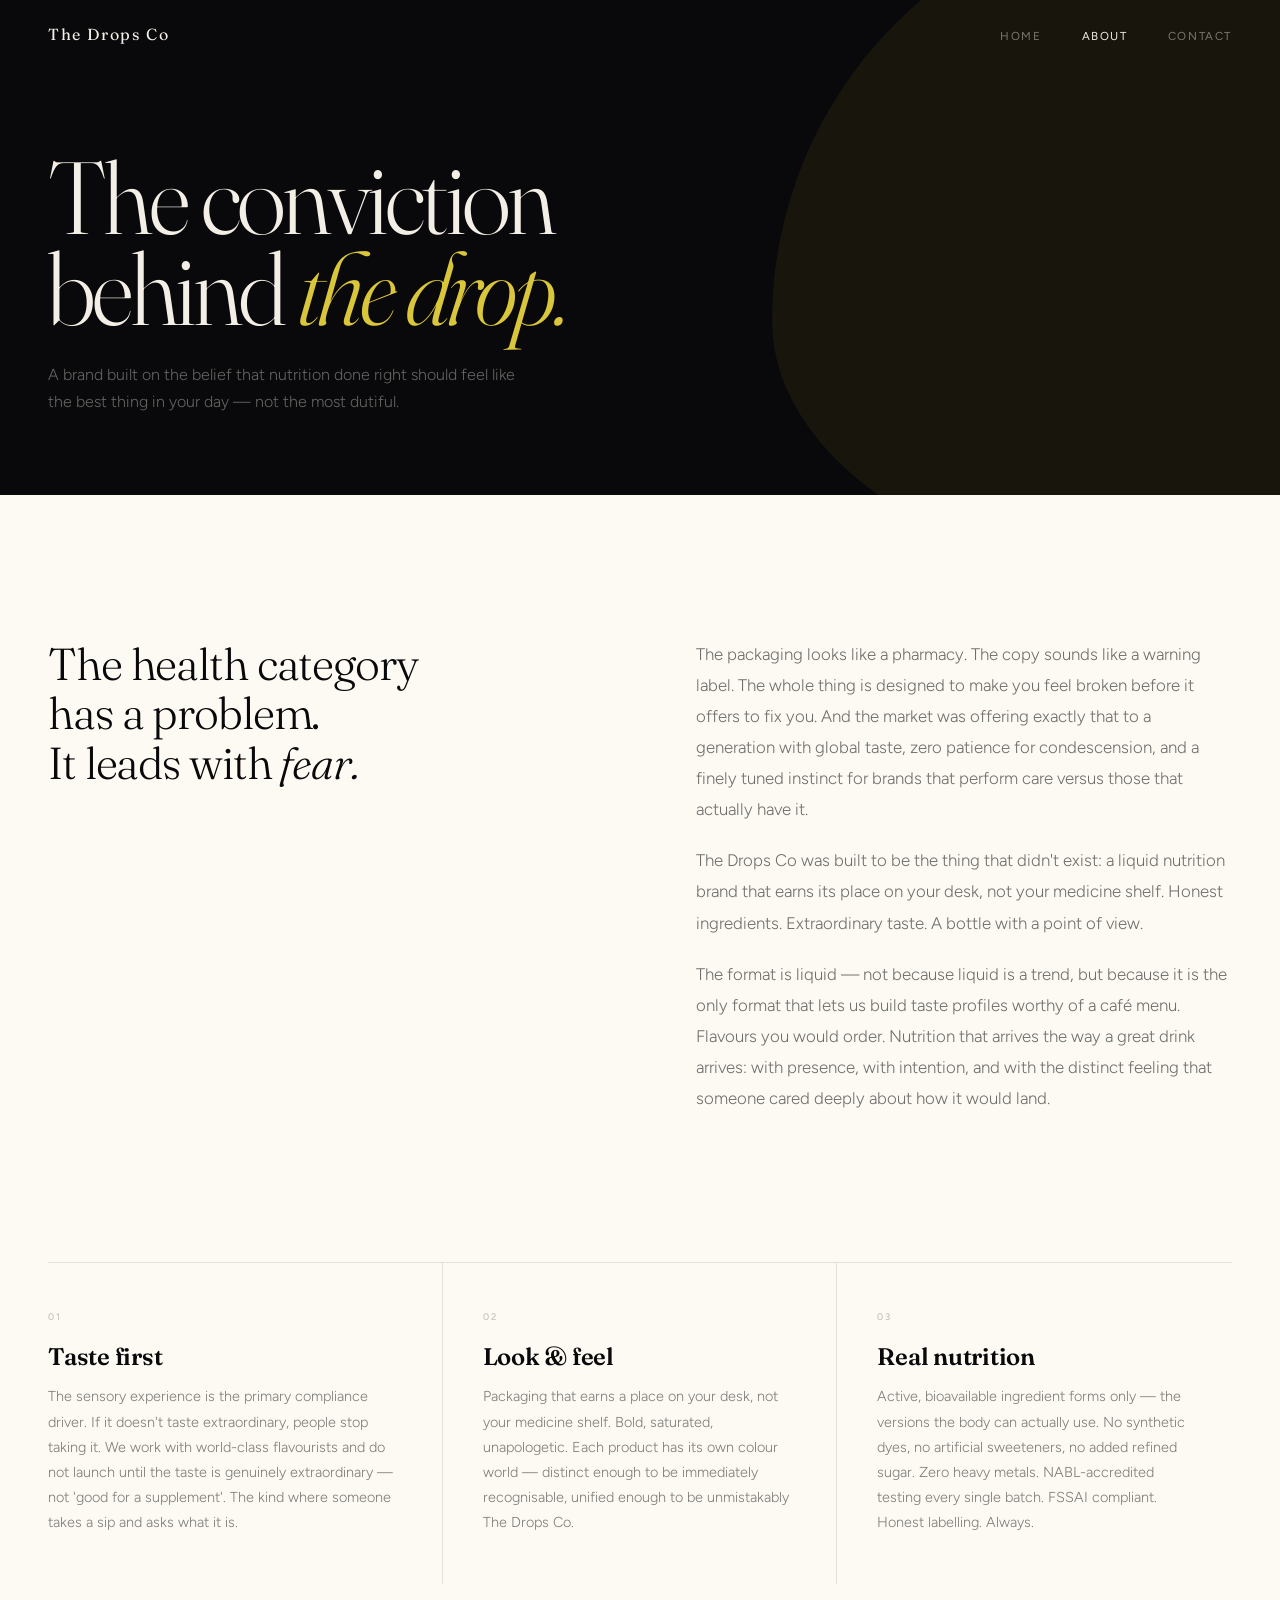
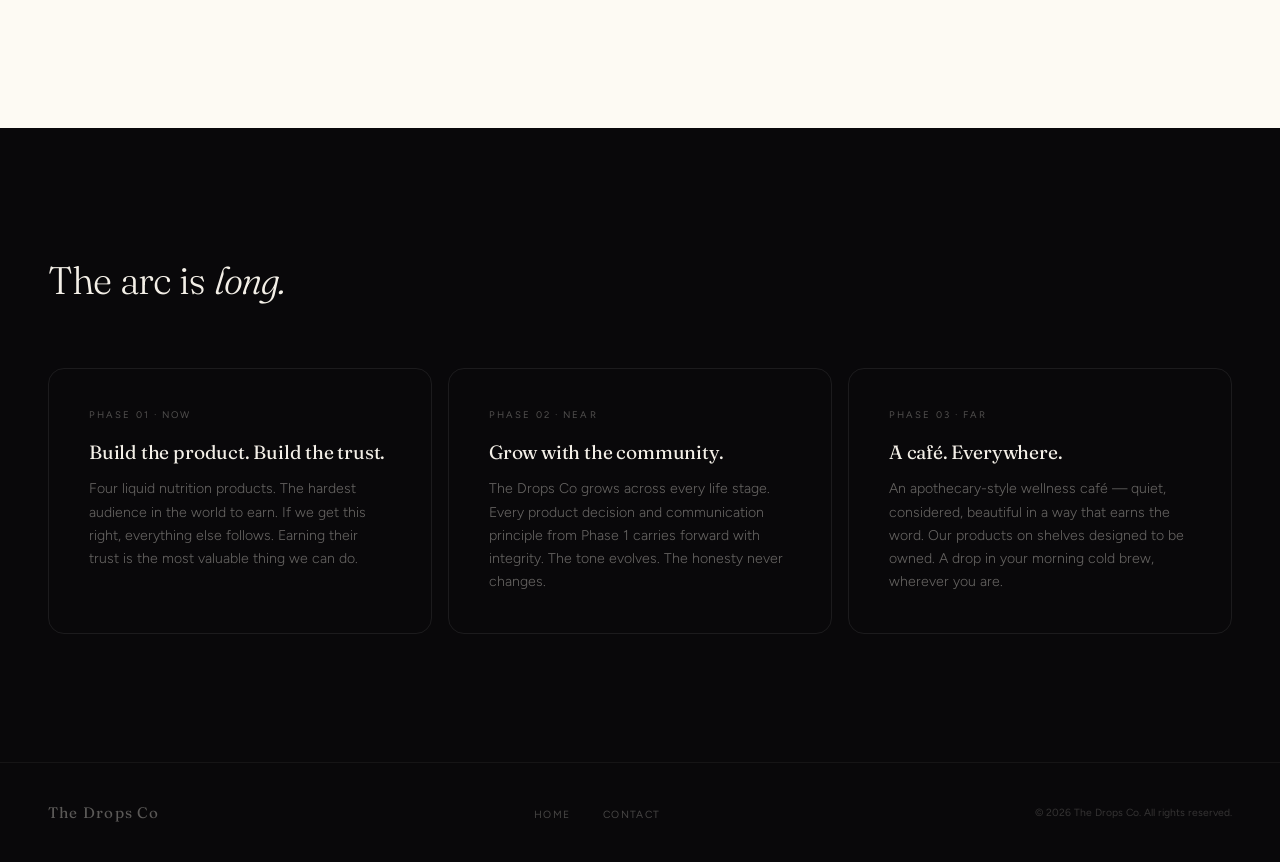
==== about.html @ 5823a2df "Add files via upload" ====
<!DOCTYPE html>
<html lang="en">
<head>
  <meta charset="UTF-8"/>
  <meta name="viewport" content="width=device-width,initial-scale=1.0"/>
  <title>About — The Drops Co</title>
  <meta name="description" content="The conviction behind The Drops Co. Why liquid, why now, and where we are going."/>
  <link rel="preconnect" href="https://fonts.googleapis.com"/>
  <link rel="preconnect" href="https://fonts.gstatic.com" crossorigin/>
  <link rel="stylesheet" href="style.css"/>
</head>
<body>

<nav id="nav">
  <a class="nav-logo" href="index.html">The Drops Co</a>
  <ul class="nav-links">
    <li><a href="index.html">Home</a></li>
    <li><a href="about.html" class="active">About</a></li>
    <li><a href="contact.html">Contact</a></li>
  </ul>
</nav>

<div class="page-hero">
  <div class="page-hero-deco" style="background:var(--yellow)"></div>
  <h1>The conviction<br/>behind <em>the drop.</em></h1>
  <p class="page-hero-sub">
    A brand built on the belief that nutrition done right should feel like
    the best thing in your day — not the most dutiful.
  </p>
</div>

<section class="about-section">
  <div class="about-intro">
    <h2 class="reveal">
      The health category<br/>has a problem.<br/>It leads with <em>fear.</em>
    </h2>
    <div class="about-intro-body reveal reveal-d1">
      <p>
        The packaging looks like a pharmacy. The copy sounds like a warning label.
        The whole thing is designed to make you feel broken before it offers to fix you.
        And the market was offering exactly that to a generation with global taste, zero
        patience for condescension, and a finely tuned instinct for brands that perform
        care versus those that actually have it.
      </p>
      <p>
        The Drops Co was built to be the thing that didn't exist: a liquid nutrition brand
        that earns its place on your desk, not your medicine shelf. Honest ingredients.
        Extraordinary taste. A bottle with a point of view.
      </p>
      <p>
        The format is liquid — not because liquid is a trend, but because it is the only
        format that lets us build taste profiles worthy of a café menu. Flavours you would
        order. Nutrition that arrives the way a great drink arrives: with presence, with
        intention, and with the distinct feeling that someone cared deeply about how it
        would land.
      </p>
    </div>
  </div>

  <div class="differentiators reveal">
    <div class="diff-item">
      <p class="diff-num">01</p>
      <p class="diff-title">Taste first</p>
      <p class="diff-text">
        The sensory experience is the primary compliance driver. If it doesn't taste
        extraordinary, people stop taking it. We work with world-class flavourists and
        do not launch until the taste is genuinely extraordinary — not 'good for a
        supplement'. The kind where someone takes a sip and asks what it is.
      </p>
    </div>
    <div class="diff-item">
      <p class="diff-num">02</p>
      <p class="diff-title">Look &amp; feel</p>
      <p class="diff-text">
        Packaging that earns a place on your desk, not your medicine shelf. Bold,
        saturated, unapologetic. Each product has its own colour world — distinct
        enough to be immediately recognisable, unified enough to be unmistakably
        The Drops Co.
      </p>
    </div>
    <div class="diff-item">
      <p class="diff-num">03</p>
      <p class="diff-title">Real nutrition</p>
      <p class="diff-text">
        Active, bioavailable ingredient forms only — the versions the body can
        actually use. No synthetic dyes, no artificial sweeteners, no added refined
        sugar. Zero heavy metals. NABL-accredited testing every single batch.
        FSSAI compliant. Honest labelling. Always.
      </p>
    </div>
  </div>
</section>

<section class="phase-strip">
  <div class="phase-strip-header reveal">
    <h2>The arc is <em>long.</em></h2>
  </div>
  <div class="phase-grid">
    <div class="phase-item reveal">
      <p class="phase-tag">Phase 01 · Now</p>
      <p class="phase-title">Build the product. Build the trust.</p>
      <p class="phase-desc">
        Four liquid nutrition products. The hardest audience in the world to earn.
        If we get this right, everything else follows. Earning their trust is the
        most valuable thing we can do.
      </p>
    </div>
    <div class="phase-item reveal reveal-d1">
      <p class="phase-tag">Phase 02 · Near</p>
      <p class="phase-title">Grow with the community.</p>
      <p class="phase-desc">
        The Drops Co grows across every life stage. Every product decision and
        communication principle from Phase 1 carries forward with integrity.
        The tone evolves. The honesty never changes.
      </p>
    </div>
    <div class="phase-item reveal reveal-d2">
      <p class="phase-tag">Phase 03 · Far</p>
      <p class="phase-title">A café. Everywhere.</p>
      <p class="phase-desc">
        An apothecary-style wellness café — quiet, considered, beautiful in a way
        that earns the word. Our products on shelves designed to be owned. A drop
        in your morning cold brew, wherever you are.
      </p>
    </div>
  </div>
</section>

<footer>
  <span class="footer-logo">The Drops Co</span>
  <ul class="footer-links">
    <li><a href="index.html">Home</a></li>
    <li><a href="contact.html">Contact</a></li>
  </ul>
  <span class="footer-copy">© 2026 The Drops Co. All rights reserved.</span>
</footer>

<script>
const nav = document.getElementById('nav');
window.addEventListener('scroll', () => {
  nav.classList.toggle('scrolled', window.scrollY > 60);
}, { passive: true });

const revealEls = document.querySelectorAll('.reveal');
const obs = new IntersectionObserver((entries) => {
  entries.forEach(e => { if (e.isIntersecting) { e.target.classList.add('visible'); obs.unobserve(e.target); } });
}, { threshold: 0.12 });
revealEls.forEach(el => obs.observe(el));
</script>
</body>
</html>
---- style.css ----
@import url('https://fonts.googleapis.com/css2?family=Fraunces:ital,opsz,wght@0,9..144,300;0,9..144,400;0,9..144,600;1,9..144,300;1,9..144,400;1,9..144,600&family=Figtree:wght@300;400;500;600&display=swap');

:root {
  --black:     #09080A;
  --off-white: #F3EFE7;
  --cream:     #FDFAF3;
  --mid:       #131114;
  --yellow:    #D9C63A;
  --orange:    #DF5C22;
  --raspberry: #C73360;
  --rose:      #D9818A;
  --ff-d: 'Fraunces', Georgia, serif;
  --ff-b: 'Figtree', sans-serif;
  --spring: cubic-bezier(0.34,1.56,0.64,1);
  --smooth: cubic-bezier(0.4,0,0.2,1);
}

*,*::before,*::after{box-sizing:border-box;margin:0;padding:0}
html{scroll-behavior:smooth}
body{font-family:var(--ff-b);background:var(--black);color:var(--off-white);-webkit-font-smoothing:antialiased;overflow-x:hidden}
a{text-decoration:none;color:inherit}
button{font-family:var(--ff-b);cursor:pointer}

/* NAV */
nav{position:fixed;top:0;left:0;right:0;z-index:300;display:flex;align-items:center;justify-content:space-between;padding:1.5rem 3rem;transition:background .4s var(--smooth),padding .3s}
nav.scrolled{background:rgba(9,8,10,.97);padding:1rem 3rem;backdrop-filter:blur(12px);border-bottom:1px solid rgba(255,255,255,.04)}
.nav-logo{font-family:var(--ff-d);font-weight:400;font-size:1rem;letter-spacing:.1em}
.nav-links{display:flex;gap:2.5rem;list-style:none}
.nav-links a{font-size:.72rem;letter-spacing:.14em;text-transform:uppercase;opacity:.45;transition:opacity .2s}
.nav-links a:hover,.nav-links a.active{opacity:1}

/* HERO */
.hero{min-height:100vh;display:grid;grid-template-columns:1fr 1fr;overflow:hidden;position:relative}
.hero-text{display:flex;flex-direction:column;justify-content:center;padding:9rem 3rem 5rem;position:relative;z-index:2}
.hero-eyebrow{font-size:.65rem;letter-spacing:.22em;text-transform:uppercase;opacity:.3;margin-bottom:2rem;font-weight:400}
.hero-headline{font-family:var(--ff-d);font-size:clamp(3.8rem,5.5vw,6.5rem);font-weight:300;line-height:.92;letter-spacing:-.03em;margin-bottom:2.5rem}
.hero-headline em{font-style:italic;color:var(--yellow)}
.hero-sub{font-size:1rem;line-height:1.75;opacity:.5;max-width:400px;font-weight:300;margin-bottom:3rem}
.hero-tagline{font-family:var(--ff-d);font-style:italic;font-size:.95rem;opacity:.22}

.hero-blobs{display:grid;grid-template-columns:1fr 1fr;gap:1.2rem;padding:9rem 3rem 5rem 1rem;align-content:center}
.blob{border-radius:60% 40% 30% 70%/60% 30% 70% 40%;aspect-ratio:1;width:100%;max-width:220px;margin:auto;display:flex;flex-direction:column;align-items:center;justify-content:center;padding:1.5rem;text-align:center;transition:transform .4s var(--spring),box-shadow .4s;cursor:default}
.blob:hover{transform:scale(1.06);box-shadow:0 30px 60px rgba(0,0,0,.4)}
.blob-1{background:var(--yellow);color:var(--black);animation:morph1 10s ease-in-out infinite}
.blob-2{background:var(--orange);color:var(--off-white);animation:morph2 12s ease-in-out infinite}
.blob-3{background:var(--raspberry);color:var(--off-white);animation:morph3 9s ease-in-out infinite}
.blob-4{background:var(--rose);color:var(--black);animation:morph4 11s ease-in-out infinite}
.blob-name{font-family:var(--ff-d);font-size:.88rem;font-weight:600;margin-bottom:.35rem;line-height:1.2}
.blob-flavor{font-size:.58rem;letter-spacing:.1em;text-transform:uppercase;opacity:.65}

@keyframes morph1{0%,100%{border-radius:60% 40% 30% 70%/60% 30% 70% 40%}33%{border-radius:30% 60% 70% 40%/50% 60% 30% 60%}66%{border-radius:40% 60% 40% 60%/70% 30% 70% 30%}}
@keyframes morph2{0%,100%{border-radius:40% 60% 70% 30%/50% 40% 60% 50%}33%{border-radius:60% 40% 30% 70%/40% 60% 40% 60%}66%{border-radius:70% 30% 40% 60%/30% 70% 50% 50%}}
@keyframes morph3{0%,100%{border-radius:70% 30% 50% 50%/40% 50% 50% 60%}50%{border-radius:40% 60% 30% 70%/60% 40% 60% 40%}}
@keyframes morph4{0%,100%{border-radius:30% 70% 60% 40%/60% 40% 60% 40%}40%{border-radius:60% 40% 40% 60%/40% 60% 40% 60%}80%{border-radius:50% 50% 70% 30%/50% 70% 30% 50%}}

/* WHO WE ARE */
.section-who{background:var(--cream);color:var(--black);padding:9rem 3rem;display:grid;grid-template-columns:240px 1fr;gap:5rem;align-items:start}
.section-label{font-size:.62rem;letter-spacing:.22em;text-transform:uppercase;opacity:.3;position:sticky;top:5rem;padding-top:.4rem}
.who-content h2{font-family:var(--ff-d);font-size:clamp(2rem,3.8vw,3.8rem);font-weight:300;line-height:1.05;letter-spacing:-.025em;margin-bottom:2rem}
.who-content h2 em{font-style:italic}
.who-content p{font-size:1.05rem;line-height:1.85;opacity:.55;max-width:580px;font-weight:300;margin-bottom:1.25rem}

/* PRODUCTS */
.section-products{background:var(--black);padding:9rem 3rem;transition:background .6s var(--smooth)}
.products-header{margin-bottom:4rem}
.products-header h2{font-family:var(--ff-d);font-size:clamp(2rem,3.5vw,3rem);font-weight:300;letter-spacing:-.025em}
.products-header h2 em{font-style:italic}
.products-layout{display:grid;grid-template-columns:260px 1fr;gap:4rem;align-items:start}

.products-tabs{display:flex;flex-direction:column;position:sticky;top:6rem}
.tab-btn{background:none;border:none;border-left:2px solid rgba(255,255,255,.08);padding:1.5rem 1.5rem 1.5rem 1.75rem;text-align:left;display:flex;flex-direction:column;gap:.4rem;transition:border-color .3s,background .3s;cursor:pointer}
.tab-btn:hover{background:rgba(255,255,255,.03)}
.tab-btn.active{border-left-color:var(--accent);background:rgba(255,255,255,.03)}
.tab-num{font-size:.58rem;letter-spacing:.2em;text-transform:uppercase;opacity:.3;font-weight:400;transition:opacity .3s}
.tab-btn.active .tab-num{opacity:.6;color:var(--accent)}
.tab-name{font-family:var(--ff-d);font-size:1.1rem;font-weight:400;opacity:.42;transition:opacity .3s;letter-spacing:-.01em;color:var(--off-white)}
.tab-btn.active .tab-name{opacity:1}

.products-panels{position:relative;min-height:400px}
.product-panel{display:none;animation:panelIn .4s var(--smooth) both}
.product-panel.active{display:block}
@keyframes panelIn{from{opacity:0;transform:translateY(14px)}to{opacity:1;transform:translateY(0)}}

.panel-moment{font-family:var(--ff-d);font-size:clamp(1.7rem,2.8vw,2.6rem);font-weight:300;line-height:1.18;letter-spacing:-.02em;margin-bottom:2.5rem}
.panel-moment em{font-style:italic;color:var(--accent)}

.panel-helps{margin-bottom:2.25rem}
.panel-helps-label{font-size:.6rem;letter-spacing:.22em;text-transform:uppercase;opacity:.32;margin-bottom:.9rem}
.panel-helps-list{display:flex;flex-wrap:wrap;gap:.55rem;list-style:none}
.panel-helps-list li{background:rgba(255,255,255,.07);border:1px solid rgba(255,255,255,.1);border-radius:2rem;padding:.5rem 1rem;font-size:.8rem;font-weight:300;transition:background .25s}
.panel-helps-list li:hover{background:rgba(255,255,255,.13)}

.panel-meta{display:flex;gap:3rem;margin-bottom:2.5rem;flex-wrap:wrap}
.panel-meta-label{font-size:.58rem;letter-spacing:.2em;text-transform:uppercase;opacity:.28;margin-bottom:.3rem}
.panel-meta-value{font-size:.92rem;font-weight:300;opacity:.75}

.accordion{border-top:1px solid rgba(255,255,255,.08);margin-bottom:2.5rem}
.accordion-trigger{width:100%;background:none;border:none;border-bottom:1px solid rgba(255,255,255,.08);padding:1.25rem 0;display:flex;align-items:center;justify-content:space-between;color:var(--off-white);cursor:pointer;transition:opacity .2s}
.accordion-trigger:hover{opacity:.65}
.accordion-trigger-label{font-size:.68rem;letter-spacing:.18em;text-transform:uppercase;font-weight:400;opacity:.5}
.accordion-chevron{width:18px;height:18px;opacity:.4;transition:transform .35s var(--smooth);flex-shrink:0}
.accordion.open .accordion-chevron{transform:rotate(180deg)}
.accordion-body{max-height:0;overflow:hidden;transition:max-height .5s var(--smooth)}
.accordion.open .accordion-body{max-height:900px}

.ingredients-list{padding:1.5rem 0 2rem;display:flex;flex-direction:column}
.ingredient-row{display:grid;grid-template-columns:1fr 1fr;gap:.75rem 3rem;padding:1.1rem 0;border-bottom:1px solid rgba(255,255,255,.05);align-items:start}
.ingredient-row:last-child{border-bottom:none}
.ingredient-name{font-size:.88rem;font-weight:400;opacity:.9;line-height:1.4}
.ingredient-form{font-size:.72rem;opacity:.3;font-weight:300;margin-top:.2rem}
.ingredient-benefit{font-size:.8rem;opacity:.48;font-weight:300;line-height:1.6}

.btn-buy{display:inline-flex;align-items:center;gap:.75rem;background:var(--accent);color:var(--black);border:none;padding:1.1rem 2.5rem;font-size:.76rem;font-weight:600;letter-spacing:.12em;text-transform:uppercase;cursor:pointer;border-radius:3rem;transition:transform .3s var(--spring),box-shadow .3s}
.btn-buy:hover{transform:translateY(-3px);box-shadow:0 16px 40px rgba(0,0,0,.4)}
.btn-buy svg{width:15px;height:15px}

/* MODAL */
.modal-overlay{position:fixed;inset:0;background:rgba(9,8,10,.88);backdrop-filter:blur(10px);-webkit-backdrop-filter:blur(10px);z-index:500;display:flex;align-items:center;justify-content:center;padding:1.5rem;opacity:0;pointer-events:none;transition:opacity .3s var(--smooth)}
.modal-overlay.open{opacity:1;pointer-events:all}
.modal{background:var(--cream);color:var(--black);border-radius:1.5rem;padding:3rem;max-width:460px;width:100%;position:relative;transform:translateY(24px) scale(.97);transition:transform .4s var(--spring)}
.modal-overlay.open .modal{transform:translateY(0) scale(1)}
.modal-close{position:absolute;top:1.5rem;right:1.5rem;background:none;border:none;cursor:pointer;opacity:.3;transition:opacity .2s;padding:.25rem;line-height:0}
.modal-close:hover{opacity:.7}
.modal-close svg{width:20px;height:20px}
.modal-accent-dot{width:10px;height:10px;border-radius:50%;margin-bottom:1.5rem}
.modal h2{font-family:var(--ff-d);font-size:1.85rem;font-weight:300;line-height:1.15;letter-spacing:-.02em;margin-bottom:.65rem}
.modal h2 em{font-style:italic}
.modal-sub{font-size:.88rem;line-height:1.7;opacity:.48;font-weight:300;margin-bottom:.75rem}
.modal-product-tag{display:inline-block;font-size:.6rem;letter-spacing:.16em;text-transform:uppercase;opacity:.42;border:1px solid rgba(0,0,0,.15);padding:.4rem .9rem;border-radius:2rem;margin-bottom:1.75rem}
.modal-form{display:flex;flex-direction:column;gap:1.5rem}
.modal-field{display:flex;flex-direction:column;gap:.5rem}
.modal-field label{font-size:.58rem;letter-spacing:.2em;text-transform:uppercase;opacity:.32}
.modal-field input{background:transparent;border:none;border-bottom:1px solid rgba(0,0,0,.16);padding:.75rem 0;font-family:var(--ff-b);font-size:1rem;font-weight:300;color:var(--black);outline:none;transition:border-color .25s;width:100%}
.modal-field input:focus{border-bottom-color:var(--black)}
.modal-field input::placeholder{opacity:.3}
.modal-submit{background:var(--black);color:var(--off-white);border:none;padding:1rem 2rem;font-family:var(--ff-b);font-size:.72rem;font-weight:600;letter-spacing:.14em;text-transform:uppercase;cursor:pointer;border-radius:3rem;width:100%;transition:opacity .25s,transform .25s var(--spring);margin-top:.5rem}
.modal-submit:hover{opacity:.72;transform:translateY(-2px)}
.modal-submit:disabled{opacity:.45;cursor:not-allowed;transform:none}
.modal-success{display:none;text-align:center;padding:2rem 0 1rem}
.modal-success-icon{width:46px;height:46px;border-radius:50%;display:flex;align-items:center;justify-content:center;margin:0 auto 1.25rem}
.modal-success h3{font-family:var(--ff-d);font-size:1.5rem;font-weight:300;margin-bottom:.75rem;letter-spacing:-.01em}
.modal-success p{font-size:.88rem;opacity:.48;font-weight:300;line-height:1.7}

/* INTERIOR PAGE HERO */
.page-hero{min-height:55vh;display:flex;flex-direction:column;justify-content:flex-end;padding:9rem 3rem 5rem;position:relative;overflow:hidden}
.page-hero h1{font-family:var(--ff-d);font-size:clamp(3.5rem,8vw,8rem);font-weight:300;line-height:.88;letter-spacing:-.035em;position:relative;z-index:2}
.page-hero h1 em{font-style:italic;color:var(--yellow)}
.page-hero-deco{position:absolute;width:55vw;height:55vw;max-width:700px;max-height:700px;border-radius:60% 40% 30% 70%/60% 30% 70% 40%;opacity:.07;right:-15%;top:-20%;pointer-events:none;animation:morph1 14s ease-in-out infinite}
.page-hero-sub{font-size:1rem;opacity:.4;font-weight:300;margin-top:1.75rem;max-width:480px;line-height:1.7;position:relative;z-index:2}

/* ABOUT */
.about-section{background:var(--cream);color:var(--black);padding:9rem 3rem}
.about-intro{display:grid;grid-template-columns:1fr 1fr;gap:7rem;margin-bottom:8rem;align-items:start}
.about-intro h2{font-family:var(--ff-d);font-size:clamp(2rem,3.5vw,3.2rem);font-weight:300;line-height:1.1;letter-spacing:-.025em}
.about-intro h2 em{font-style:italic}
.about-intro-body p{font-size:1.05rem;line-height:1.85;opacity:.58;font-weight:300;margin-bottom:1.25rem}
.differentiators{display:grid;grid-template-columns:repeat(3,1fr);border-top:1px solid rgba(0,0,0,.1)}
.diff-item{padding:3rem 2.5rem 3rem 0;border-right:1px solid rgba(0,0,0,.1)}
.diff-item:last-child{border-right:none}
.diff-item:not(:first-child){padding-left:2.5rem}
.diff-num{font-size:.6rem;letter-spacing:.22em;text-transform:uppercase;opacity:.26;margin-bottom:1.25rem}
.diff-title{font-family:var(--ff-d);font-size:1.5rem;font-weight:600;margin-bottom:.85rem;letter-spacing:-.01em}
.diff-text{font-size:.9rem;line-height:1.75;opacity:.52;font-weight:300}
.phase-strip{background:var(--black);padding:8rem 3rem}
.phase-strip-header{margin-bottom:4rem}
.phase-strip-header h2{font-family:var(--ff-d);font-size:clamp(1.8rem,3vw,2.8rem);font-weight:300;letter-spacing:-.02em}
.phase-strip-header h2 em{font-style:italic}
.phase-grid{display:grid;grid-template-columns:repeat(3,1fr);gap:1rem}
.phase-item{padding:2.5rem;border:1px solid rgba(255,255,255,.08);border-radius:1rem;transition:border-color .3s,background .3s}
.phase-item:hover{border-color:rgba(255,255,255,.2);background:rgba(255,255,255,.03)}
.phase-tag{font-size:.6rem;letter-spacing:.22em;text-transform:uppercase;opacity:.3;margin-bottom:1.25rem}
.phase-title{font-family:var(--ff-d);font-size:1.2rem;font-weight:400;margin-bottom:.85rem;letter-spacing:-.01em}
.phase-desc{font-size:.88rem;opacity:.4;line-height:1.65;font-weight:300}

/* CONTACT */
.contact-section{background:var(--cream);color:var(--black);padding:9rem 3rem;display:grid;grid-template-columns:1fr 1fr;gap:8rem;align-items:start}
.contact-info h2{font-family:var(--ff-d);font-size:clamp(2rem,3.5vw,3rem);font-weight:300;line-height:1.1;letter-spacing:-.025em;margin-bottom:1.75rem}
.contact-info h2 em{font-style:italic}
.contact-info p{font-size:.95rem;line-height:1.8;opacity:.5;font-weight:300;margin-bottom:2.5rem}
.contact-email a{font-family:var(--ff-d);font-size:1.35rem;font-weight:400;color:var(--black);border-bottom:1px solid var(--black);padding-bottom:.2rem;opacity:.82;transition:opacity .2s}
.contact-email a:hover{opacity:.38}
.contact-form{display:flex;flex-direction:column;gap:2rem}
.form-row{display:grid;grid-template-columns:1fr 1fr;gap:2rem}
.form-group{display:flex;flex-direction:column;gap:.6rem}
.form-group label{font-size:.6rem;letter-spacing:.2em;text-transform:uppercase;opacity:.3}
.form-group input,.form-group textarea,.form-group select{background:transparent;border:none;border-bottom:1px solid rgba(0,0,0,.14);padding:.75rem 0;font-family:var(--ff-b);font-size:.95rem;font-weight:300;color:var(--black);outline:none;transition:border-color .25s;width:100%;-webkit-appearance:none}
.form-group input:focus,.form-group textarea:focus,.form-group select:focus{border-bottom-color:var(--black)}
.form-group textarea{resize:none;height:130px;line-height:1.6}
.btn-submit{align-self:flex-start;background:var(--black);color:var(--off-white);border:none;padding:1rem 2.75rem;font-size:.72rem;font-weight:600;letter-spacing:.14em;text-transform:uppercase;cursor:pointer;border-radius:3rem;transition:transform .25s var(--spring),opacity .25s}
.btn-submit:hover{transform:translateY(-3px);opacity:.72}

/* FOOTER */
footer{background:var(--black);border-top:1px solid rgba(255,255,255,.05);padding:2.5rem 3rem;display:flex;align-items:center;justify-content:space-between}
.footer-logo{font-family:var(--ff-d);font-size:.95rem;letter-spacing:.08em;opacity:.35}
.footer-links{display:flex;gap:2rem;list-style:none}
.footer-links a{font-size:.65rem;letter-spacing:.14em;text-transform:uppercase;opacity:.26;transition:opacity .2s}
.footer-links a:hover{opacity:.65}
.footer-copy{font-size:.65rem;opacity:.18}

/* SCROLL REVEAL */
.reveal{opacity:0;transform:translateY(22px);transition:opacity .7s var(--smooth),transform .7s var(--smooth)}
.reveal.visible{opacity:1;transform:translateY(0)}
.reveal-d1{transition-delay:.1s}
.reveal-d2{transition-delay:.2s}
.reveal-d3{transition-delay:.3s}

/* RESPONSIVE */
@media(max-width:1024px){
  .products-layout{grid-template-columns:1fr;gap:0}
  .products-tabs{flex-direction:row;overflow-x:auto;position:static;border-bottom:1px solid rgba(255,255,255,.08);margin-bottom:3rem;scrollbar-width:none}
  .products-tabs::-webkit-scrollbar{display:none}
  .tab-btn{border-left:none;border-bottom:2px solid transparent;padding:1rem 1.25rem;flex-direction:row;gap:.75rem;align-items:center;white-space:nowrap}
  .tab-btn.active{border-bottom-color:var(--accent)}
  .tab-num{display:none}
  .about-intro{gap:3rem}
}
@media(max-width:900px){
  nav{padding:1.25rem 1.5rem}
  nav.scrolled{padding:.9rem 1.5rem}
  .hero{grid-template-columns:1fr}
  .hero-text{padding:8rem 1.75rem 3rem}
  .hero-blobs{padding:0 1.75rem 5rem;gap:.85rem}
  .blob{max-width:160px}
  .section-who{grid-template-columns:1fr;gap:1.5rem;padding:6rem 1.75rem}
  .section-label{position:static}
  .section-products{padding:6rem 1.75rem}
  .ingredient-row{grid-template-columns:1fr;gap:.3rem}
  .ingredient-benefit{margin-bottom:.5rem}
  .about-section{padding:6rem 1.75rem}
  .about-intro{grid-template-columns:1fr;margin-bottom:4rem}
  .differentiators{grid-template-columns:1fr}
  .diff-item{border-right:none;border-top:1px solid rgba(0,0,0,.08);padding:2.5rem 0!important}
  .diff-item:first-child{border-top:none}
  .phase-strip{padding:6rem 1.75rem}
  .phase-grid{grid-template-columns:1fr}
  .contact-section{grid-template-columns:1fr;gap:3.5rem;padding:6rem 1.75rem}
  .form-row{grid-template-columns:1fr;gap:1.5rem}
  footer{flex-direction:column;gap:1.25rem;text-align:center;padding:2rem 1.5rem}
  .page-hero{padding:8rem 1.75rem 4rem}
  .modal{padding:2.25rem 1.75rem}
}
@media(max-width:600px){
  .nav-links{gap:1.25rem}
  .hero-blobs{grid-template-columns:1fr 1fr}
}
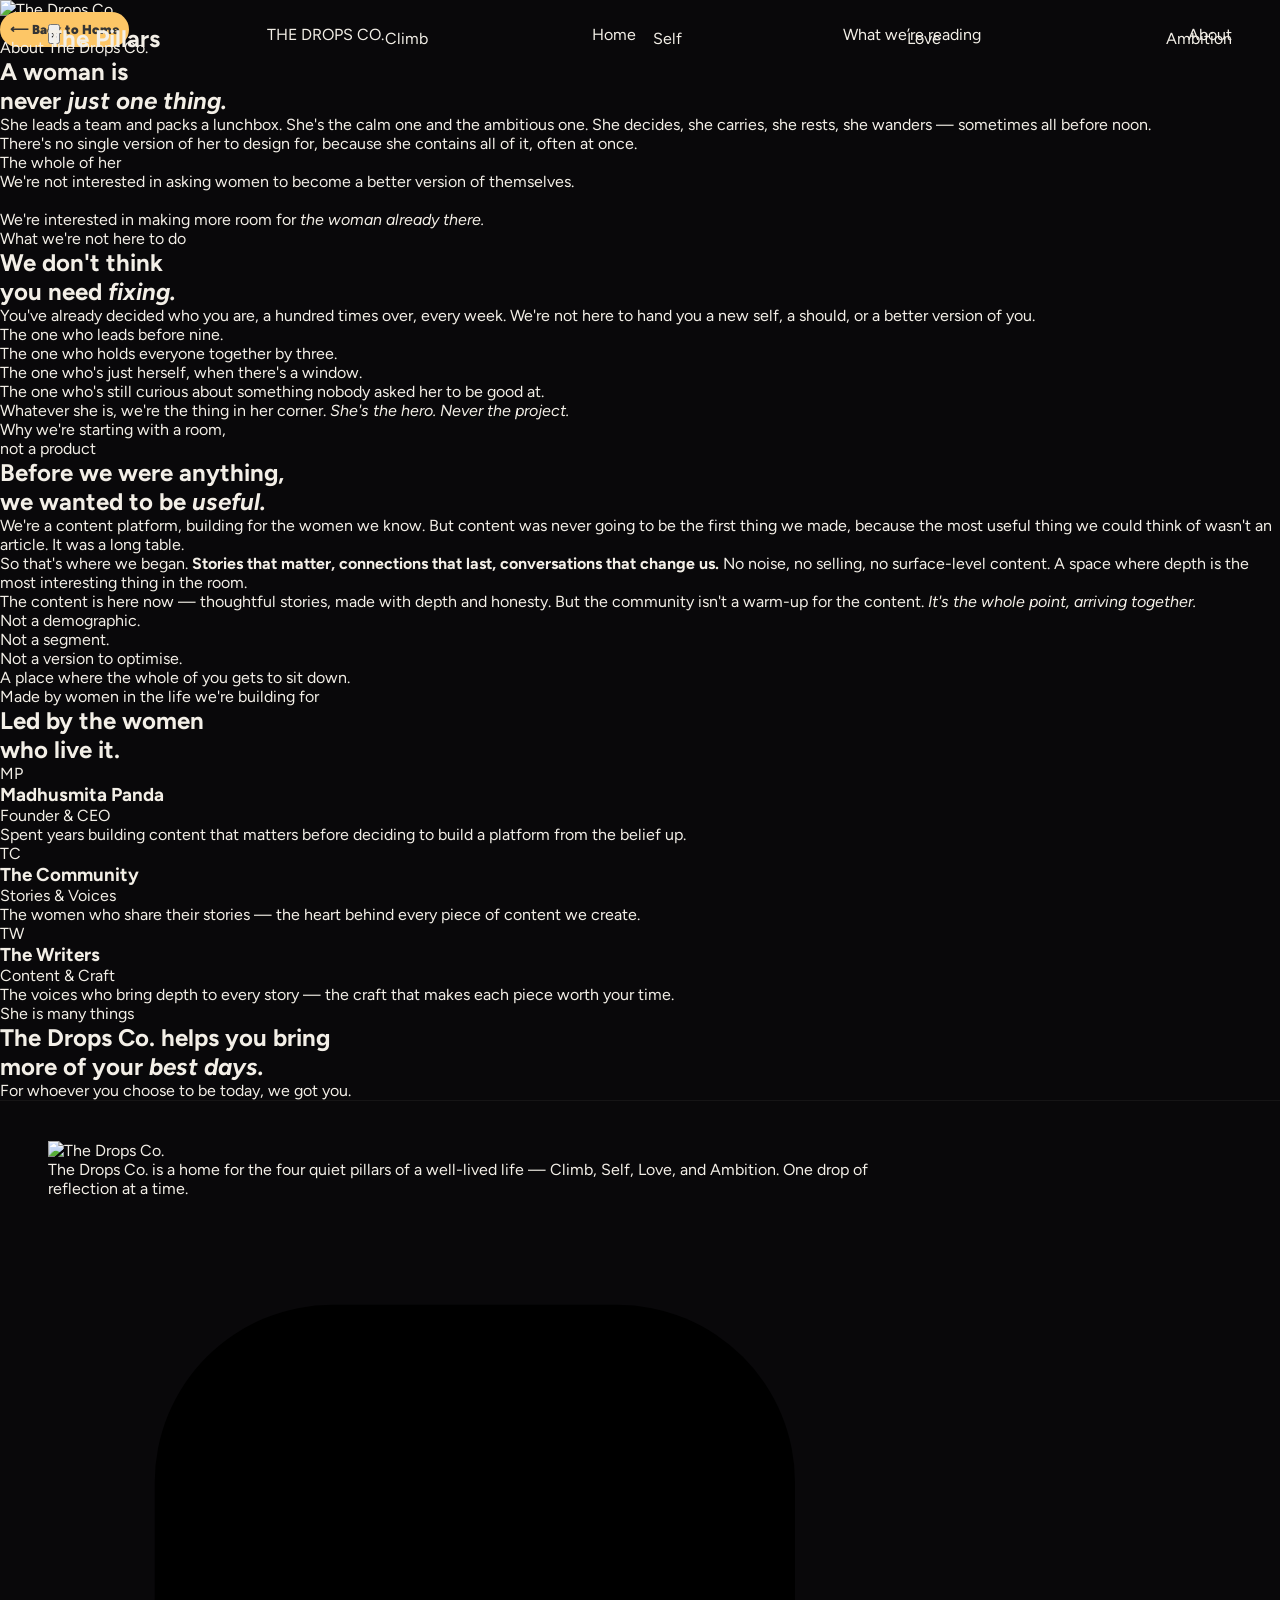
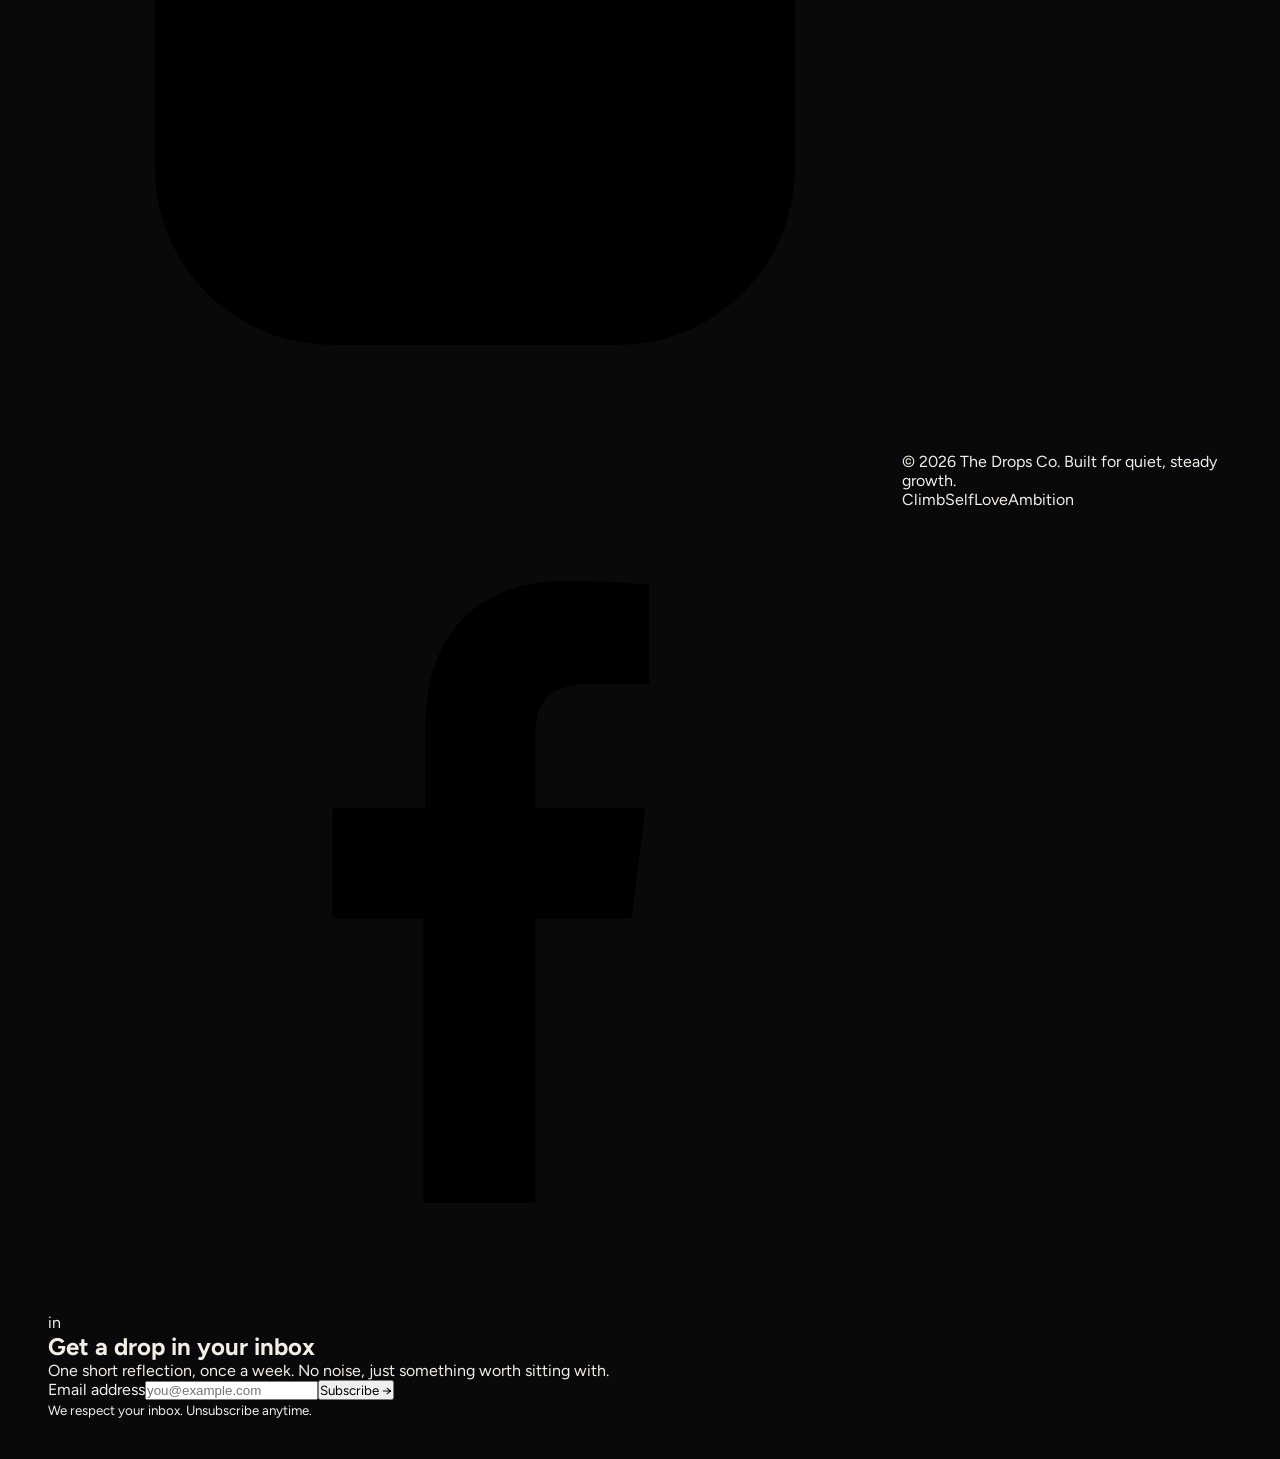
==== commit 67250e06: "Add files via upload New website by vishnu" ====
--- a/about.html
+++ b/about.html
@@ -1,151 +1,182 @@
 <!DOCTYPE html>
 <html lang="en">
+
 <head>
-  <meta charset="UTF-8"/>
-  <meta name="viewport" content="width=device-width,initial-scale=1.0"/>
-  <title>About — The Drops Co</title>
-  <meta name="description" content="The conviction behind The Drops Co. Why liquid, why now, and where we are going."/>
-  <link rel="preconnect" href="https://fonts.googleapis.com"/>
-  <link rel="preconnect" href="https://fonts.gstatic.com" crossorigin/>
-  <link rel="stylesheet" href="style.css"/>
+    <meta charset="UTF-8">
+    <meta name="viewport" content="width=device-width, initial-scale=1.0">
+    <title>About — The Drops Co.</title>
+    <link rel="icon" href="assets/favicon.ico" sizes="any">
+    <link rel="preconnect" href="https://fonts.googleapis.com">
+    <link rel="preconnect" href="https://fonts.gstatic.com" crossorigin>
+    <link
+        href="https://fonts.googleapis.com/css2?family=Libre+Baskerville:ital,wght@0,400;1,400&family=Noto+Sans:wght@300;400;500;600&display=swap"
+        rel="stylesheet">
+    <link rel="stylesheet" href="style.css">
 </head>
-<body>
 
-<nav id="nav">
-  <a class="nav-logo" href="index.html">The Drops Co</a>
-  <ul class="nav-links">
-    <li><a href="index.html">Home</a></li>
-    <li><a href="about.html" class="active">About</a></li>
-    <li><a href="contact.html">Contact</a></li>
-  </ul>
-</nav>
+<body class="about-page about-reference-page">
+    <header>
 
-<div class="page-hero">
-  <div class="page-hero-deco" style="background:var(--yellow)"></div>
-  <h1>The conviction<br/>behind <em>the drop.</em></h1>
-  <p class="page-hero-sub">
-    A brand built on the belief that nutrition done right should feel like
-    the best thing in your day — not the most dutiful.
-  </p>
-</div>
+        <div class="logo logo-left">
+            <a href="/" style="text-decoration: none;"><img src="assets/logo.png" alt="The Drops Co."></a>
+        </div>
+        <a href="/" style="background: #fdc666;padding: 10px;border-radius: 26px;color: #343434;font-size: 13px;font-weight: 900;text-decoration: none;">⟵ Back to Home</a>
 
-<section class="about-section">
-  <div class="about-intro">
-    <h2 class="reveal">
-      The health category<br/>has a problem.<br/>It leads with <em>fear.</em>
-    </h2>
-    <div class="about-intro-body reveal reveal-d1">
-      <p>
-        The packaging looks like a pharmacy. The copy sounds like a warning label.
-        The whole thing is designed to make you feel broken before it offers to fix you.
-        And the market was offering exactly that to a generation with global taste, zero
-        patience for condescension, and a finely tuned instinct for brands that perform
-        care versus those that actually have it.
-      </p>
-      <p>
-        The Drops Co was built to be the thing that didn't exist: a liquid nutrition brand
-        that earns its place on your desk, not your medicine shelf. Honest ingredients.
-        Extraordinary taste. A bottle with a point of view.
-      </p>
-      <p>
-        The format is liquid — not because liquid is a trend, but because it is the only
-        format that lets us build taste profiles worthy of a café menu. Flavours you would
-        order. Nutrition that arrives the way a great drink arrives: with presence, with
-        intention, and with the distinct feeling that someone cared deeply about how it
-        would land.
-      </p>
-    </div>
-  </div>
+    </header>
 
-  <div class="differentiators reveal">
-    <div class="diff-item">
-      <p class="diff-num">01</p>
-      <p class="diff-title">Taste first</p>
-      <p class="diff-text">
-        The sensory experience is the primary compliance driver. If it doesn't taste
-        extraordinary, people stop taking it. We work with world-class flavourists and
-        do not launch until the taste is genuinely extraordinary — not 'good for a
-        supplement'. The kind where someone takes a sip and asks what it is.
-      </p>
-    </div>
-    <div class="diff-item">
-      <p class="diff-num">02</p>
-      <p class="diff-title">Look &amp; feel</p>
-      <p class="diff-text">
-        Packaging that earns a place on your desk, not your medicine shelf. Bold,
-        saturated, unapologetic. Each product has its own colour world — distinct
-        enough to be immediately recognisable, unified enough to be unmistakably
-        The Drops Co.
-      </p>
-    </div>
-    <div class="diff-item">
-      <p class="diff-num">03</p>
-      <p class="diff-title">Real nutrition</p>
-      <p class="diff-text">
-        Active, bioavailable ingredient forms only — the versions the body can
-        actually use. No synthetic dyes, no artificial sweeteners, no added refined
-        sugar. Zero heavy metals. NABL-accredited testing every single batch.
-        FSSAI compliant. Honest labelling. Always.
-      </p>
-    </div>
-  </div>
-</section>
 
-<section class="phase-strip">
-  <div class="phase-strip-header reveal">
-    <h2>The arc is <em>long.</em></h2>
-  </div>
-  <div class="phase-grid">
-    <div class="phase-item reveal">
-      <p class="phase-tag">Phase 01 · Now</p>
-      <p class="phase-title">Build the product. Build the trust.</p>
-      <p class="phase-desc">
-        Four liquid nutrition products. The hardest audience in the world to earn.
-        If we get this right, everything else follows. Earning their trust is the
-        most valuable thing we can do.
-      </p>
-    </div>
-    <div class="phase-item reveal reveal-d1">
-      <p class="phase-tag">Phase 02 · Near</p>
-      <p class="phase-title">Grow with the community.</p>
-      <p class="phase-desc">
-        The Drops Co grows across every life stage. Every product decision and
-        communication principle from Phase 1 carries forward with integrity.
-        The tone evolves. The honesty never changes.
-      </p>
-    </div>
-    <div class="phase-item reveal reveal-d2">
-      <p class="phase-tag">Phase 03 · Far</p>
-      <p class="phase-title">A café. Everywhere.</p>
-      <p class="phase-desc">
-        An apothecary-style wellness café — quiet, considered, beautiful in a way
-        that earns the word. Our products on shelves designed to be owned. A drop
-        in your morning cold brew, wherever you are.
-      </p>
-    </div>
-  </div>
-</section>
+    <nav class="site-menu-drawer" id="site-menu" aria-label="Site navigation" hidden>
+        <button class="site-menu-close" type="button" aria-label="Close site navigation">×</button>
+        <p>THE DROPS CO.</p>
+        <a href="index.html">Home</a>
+        <a href="index.html#reading-title">What we’re reading</a>
+        <a href="about.html">About</a>
+    </nav>
 
-<footer>
-  <span class="footer-logo">The Drops Co</span>
-  <ul class="footer-links">
-    <li><a href="index.html">Home</a></li>
-    <li><a href="contact.html">Contact</a></li>
-  </ul>
-  <span class="footer-copy">© 2026 The Drops Co. All rights reserved.</span>
-</footer>
+    <main class="about-reference">
+        
+        <section class="about-ref-hero">
+            <div class="about-ref-container about-ref-hero-grid">
+                <div class="about-ref-hero-left">
+                    <p class="about-ref-eyebrow">About The Drops Co.</p>
+                    <h1>A woman is<br>never <em>just one thing.</em></h1>
+                </div>
+                <div class="about-ref-hero-copy">
+                    <p>She leads a team and packs a lunchbox. She's the calm one and the ambitious one. She decides, she
+                        carries, she rests, she wanders — sometimes all before noon.</p>
+                    <p class="about-ref-hero-note">There's no single version of her to design for, because she contains
+                        all of it, often at once.</p>
+                </div>
+            </div>
+        </section>
 
-<script>
-const nav = document.getElementById('nav');
-window.addEventListener('scroll', () => {
-  nav.classList.toggle('scrolled', window.scrollY > 60);
-}, { passive: true });
 
-const revealEls = document.querySelectorAll('.reveal');
-const obs = new IntersectionObserver((entries) => {
-  entries.forEach(e => { if (e.isIntersecting) { e.target.classList.add('visible'); obs.unobserve(e.target); } });
-}, { threshold: 0.12 });
-revealEls.forEach(el => obs.observe(el));
-</script>
+        <section class="about-ref-manifesto">
+            <div class="about-ref-manifesto-inner">
+                <p class="about-ref-label">The whole of her</p>
+                <p>We're not interested in asking women to become a better version of themselves.<br><br>We're
+                    interested in making more room for <em>the woman already there.</em></p>
+            </div>
+        </section>
+
+        <section class="about-ref-fixing">
+            <div class="about-ref-container about-ref-fixing-grid">
+                <div>
+                    <p class="about-ref-label">What we're not here to do</p>
+                    <h2>We don't think<br>you need <em>fixing.</em></h2>
+                </div>
+                <div class="about-ref-fixing-copy">
+                    <p>You've already decided who you are, a hundred times over, every week. We're not here to hand you
+                        a new self, a should, or a better version of you.</p>
+                    <ul class="about-ref-personas">
+                        <li>The one who leads before nine.</li>
+                        <li>The one who holds everyone together by three.</li>
+                        <li>The one who's just herself, when there's a window.</li>
+                        <li>The one who's still curious about something nobody asked her to be good at.</li>
+                    </ul>
+                    <p>Whatever she is, we're the thing in her corner. <em>She's the hero. Never the project.</em></p>
+                </div>
+            </div>
+        </section>
+
+        <section class="about-ref-room">
+            <div class="about-ref-container">
+                <div class="about-ref-room-header">
+                    <p class="about-ref-label">Why we're starting with a room,<br>not a product</p>
+                    <h2>Before we were anything,<br>we wanted to be <em>useful.</em></h2>
+                </div>
+                <div class="about-ref-room-copy">
+                    <p>We're a content platform, building for the women we know. But content was never going to be the
+                        first thing we made, because the most useful thing we could think of wasn't an article. It was a
+                        long table.</p>
+                    <p>So that's where we began. <strong>Stories that matter, connections that last, conversations that
+                            change us.</strong> No noise, no selling, no surface-level content. A space where depth is
+                        the most interesting thing in the room.</p>
+                    <p>The content is here now — thoughtful stories, made with depth and honesty. But the community
+                        isn't a warm-up for the content. <em>It's the whole point, arriving together.</em></p>
+                </div>
+                <div class="about-ref-room-statement">
+                    <p>Not a demographic.<br>Not a segment.<br>Not a version to optimise.</p>
+                    <p>A place where the whole of you gets to sit down.</p>
+                </div>
+            </div>
+        </section>
+
+        <section class="about-ref-people">
+            <div class="about-ref-container">
+                <div class="about-ref-people-heading">
+                    <p class="about-ref-eyebrow">Made by women in the life we're building for</p>
+                    <h2>Led by the women<br>who live it.</h2>
+                </div>
+                <div class="about-ref-team">
+                    <article><span>MP</span>
+                        <h3>Madhusmita Panda</h3>
+                        <p class="about-ref-role">Founder &amp; CEO</p>
+                        <p>Spent years building content that matters before deciding to build a platform from the belief
+                            up.</p>
+                    </article>
+                    <article><span>TC</span>
+                        <h3>The Community</h3>
+                        <p class="about-ref-role">Stories &amp; Voices</p>
+                        <p>The women who share their stories — the heart behind every piece of content we create.</p>
+                    </article>
+                    <article><span>TW</span>
+                        <h3>The Writers</h3>
+                        <p class="about-ref-role">Content &amp; Craft</p>
+                        <p>The voices who bring depth to every story — the craft that makes each piece worth your time.
+                        </p>
+                    </article>
+                </div>
+            </div>
+        </section>
+
+        <section class="about-ref-closing">
+            <p class="about-ref-label">She is many things</p>
+            <h2>The Drops Co. helps you bring<br>more of your <em>best days.</em></h2>
+            <p>For whoever you choose to be today, we got you.</p>
+        </section>
+    </main>
+
+    <footer class="site-footer-main">
+        <div class="footer-main-grid">
+            <section class="footer-brand" id="about">
+                <a href="index.html"><img src="assets/logo.png" alt="The Drops Co."></a>
+                <p>The Drops Co. is a home for the four quiet pillars of a well-lived life — Climb, Self, Love, and
+                    Ambition. One drop of reflection at a time.</p>
+                <div class="footer-socials"><a href="https://www.instagram.com/thedropsco/" target="_blank"
+                        rel="noopener noreferrer" aria-label="Instagram"><svg viewBox="0 0 24 24" aria-hidden="true"
+                            focusable="false">
+                            <rect x="3" y="3" width="18" height="18" rx="5"></rect>
+                            <circle cx="12" cy="12" r="4"></circle>
+                            <circle class="social-dot" cx="17.35" cy="6.65" r="1"></circle>
+                        </svg></a><a href="https://www.facebook.com/people/The-Drops-Co/61591977626759/" target="_blank"
+                        rel="noopener noreferrer" aria-label="Facebook"><svg viewBox="0 0 24 24" aria-hidden="true"
+                            focusable="false">
+                            <path
+                                d="M13.7 21v-8h2.7l.4-3.1h-3.1V7.92c0-.9.25-1.51 1.55-1.51h1.65V3.63c-.28-.04-1.24-.12-2.36-.12-2.33 0-3.93 1.42-3.93 4.04V9.9H8v3.1h2.56v8h3.14Z">
+                            </path>
+                        </svg></a><a href="https://www.linkedin.com/company/the-drops-co/" target="_blank"
+                        rel="noopener noreferrer" aria-label="LinkedIn">in</a></div>
+            </section>
+            <nav class="footer-pillars" aria-label="The pillars">
+                <h2>The Pillars</h2><a href="index.html#climb">Climb</a><a href="index.html#self">Self</a><a
+                    href="index.html#love">Love</a><a href="index.html#ambition">Ambition</a>
+            </nav>
+            <section class="footer-newsletter" aria-labelledby="newsletter-title">
+                <h2 id="newsletter-title">Get a drop in your inbox</h2>
+                <p>One short reflection, once a week. No noise, just something worth sitting with.</p>
+                <form class="footer-signup-form"><label class="sr-only" for="footer-email">Email address</label><input
+                        id="footer-email" type="email" autocomplete="email" placeholder="you@example.com"
+                        required><button type="submit">Subscribe →</button></form>
+                <small>We respect your inbox. Unsubscribe anytime.</small>
+            </section>
+        </div>
+        <div class="footer-legal"><span>© 2026 The Drops Co. Built for quiet, steady growth.</span>
+            <div><a href="index.html#climb">Climb</a><a href="index.html#self">Self</a><a
+                    href="index.html#love">Love</a><a href="index.html#ambition">Ambition</a></div>
+        </div>
+    </footer>
+    <script src="script.js"></script>
 </body>
-</html>
+
+</html>
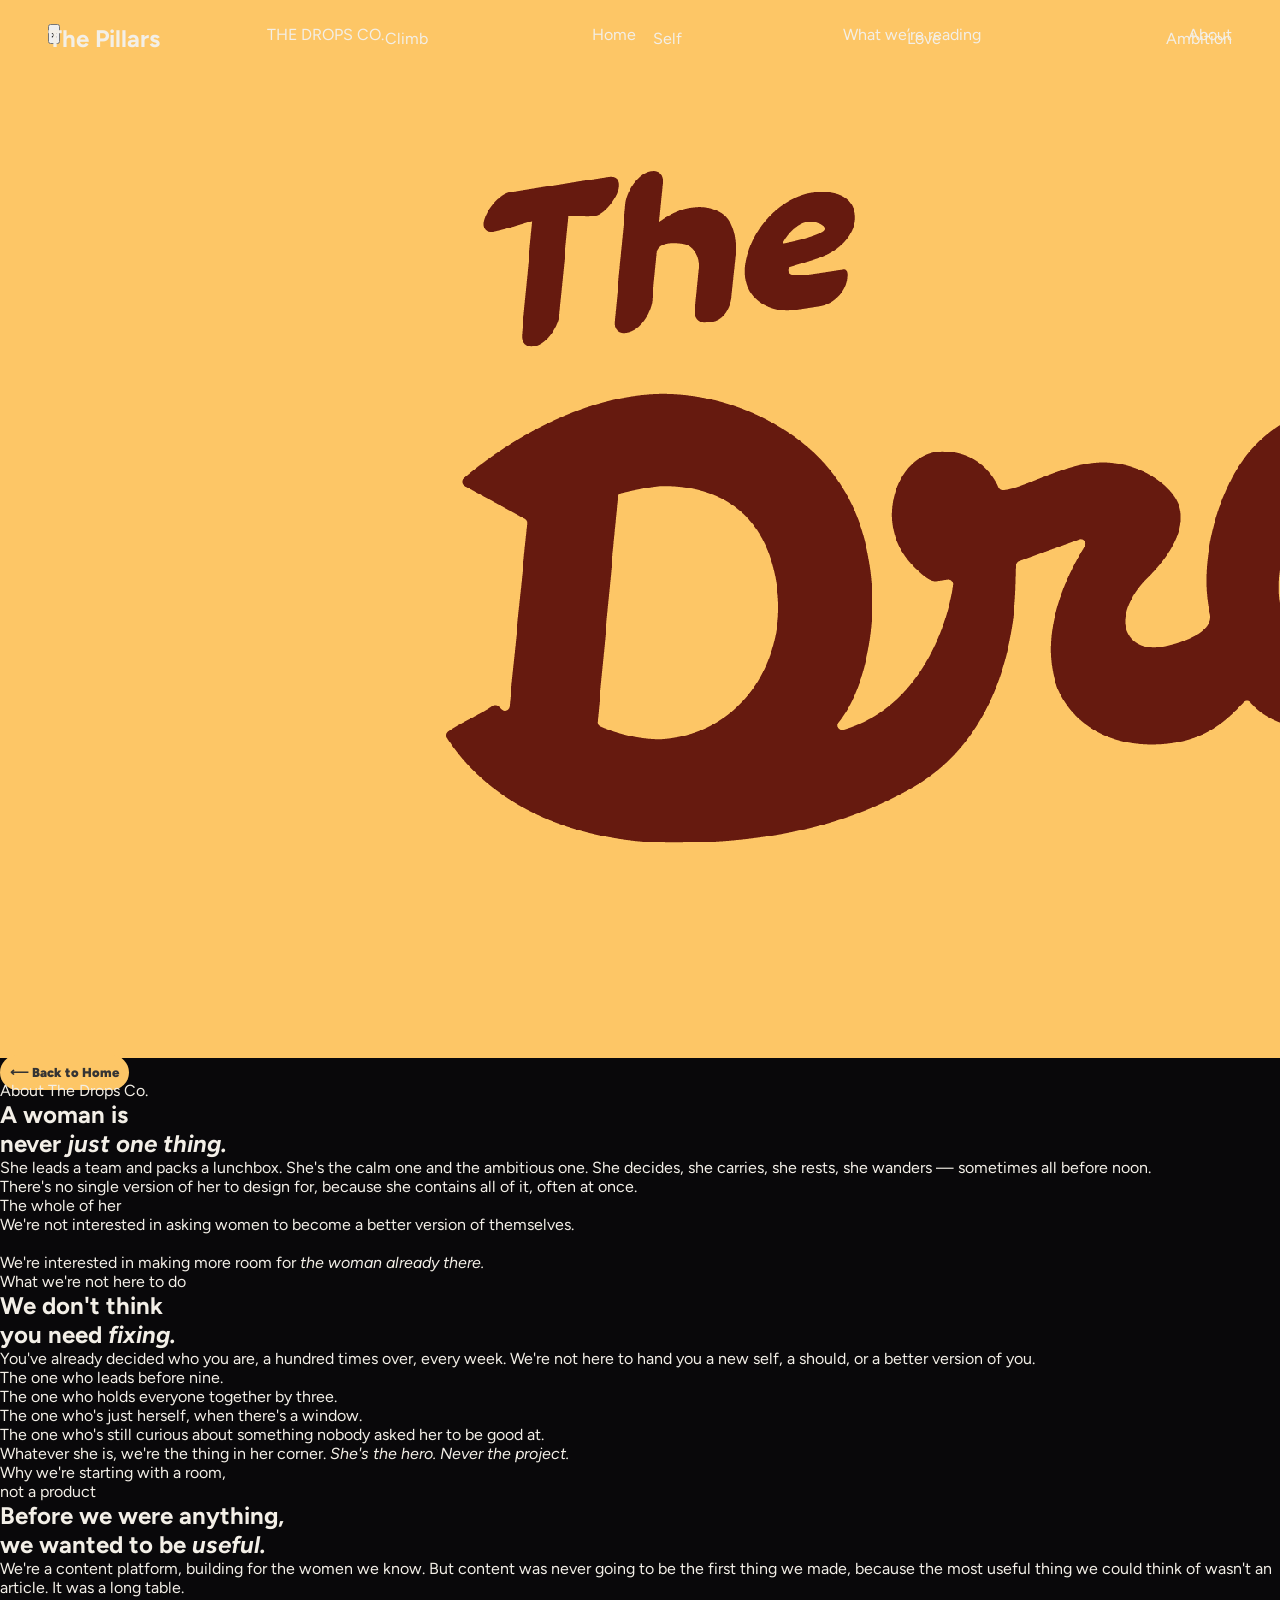
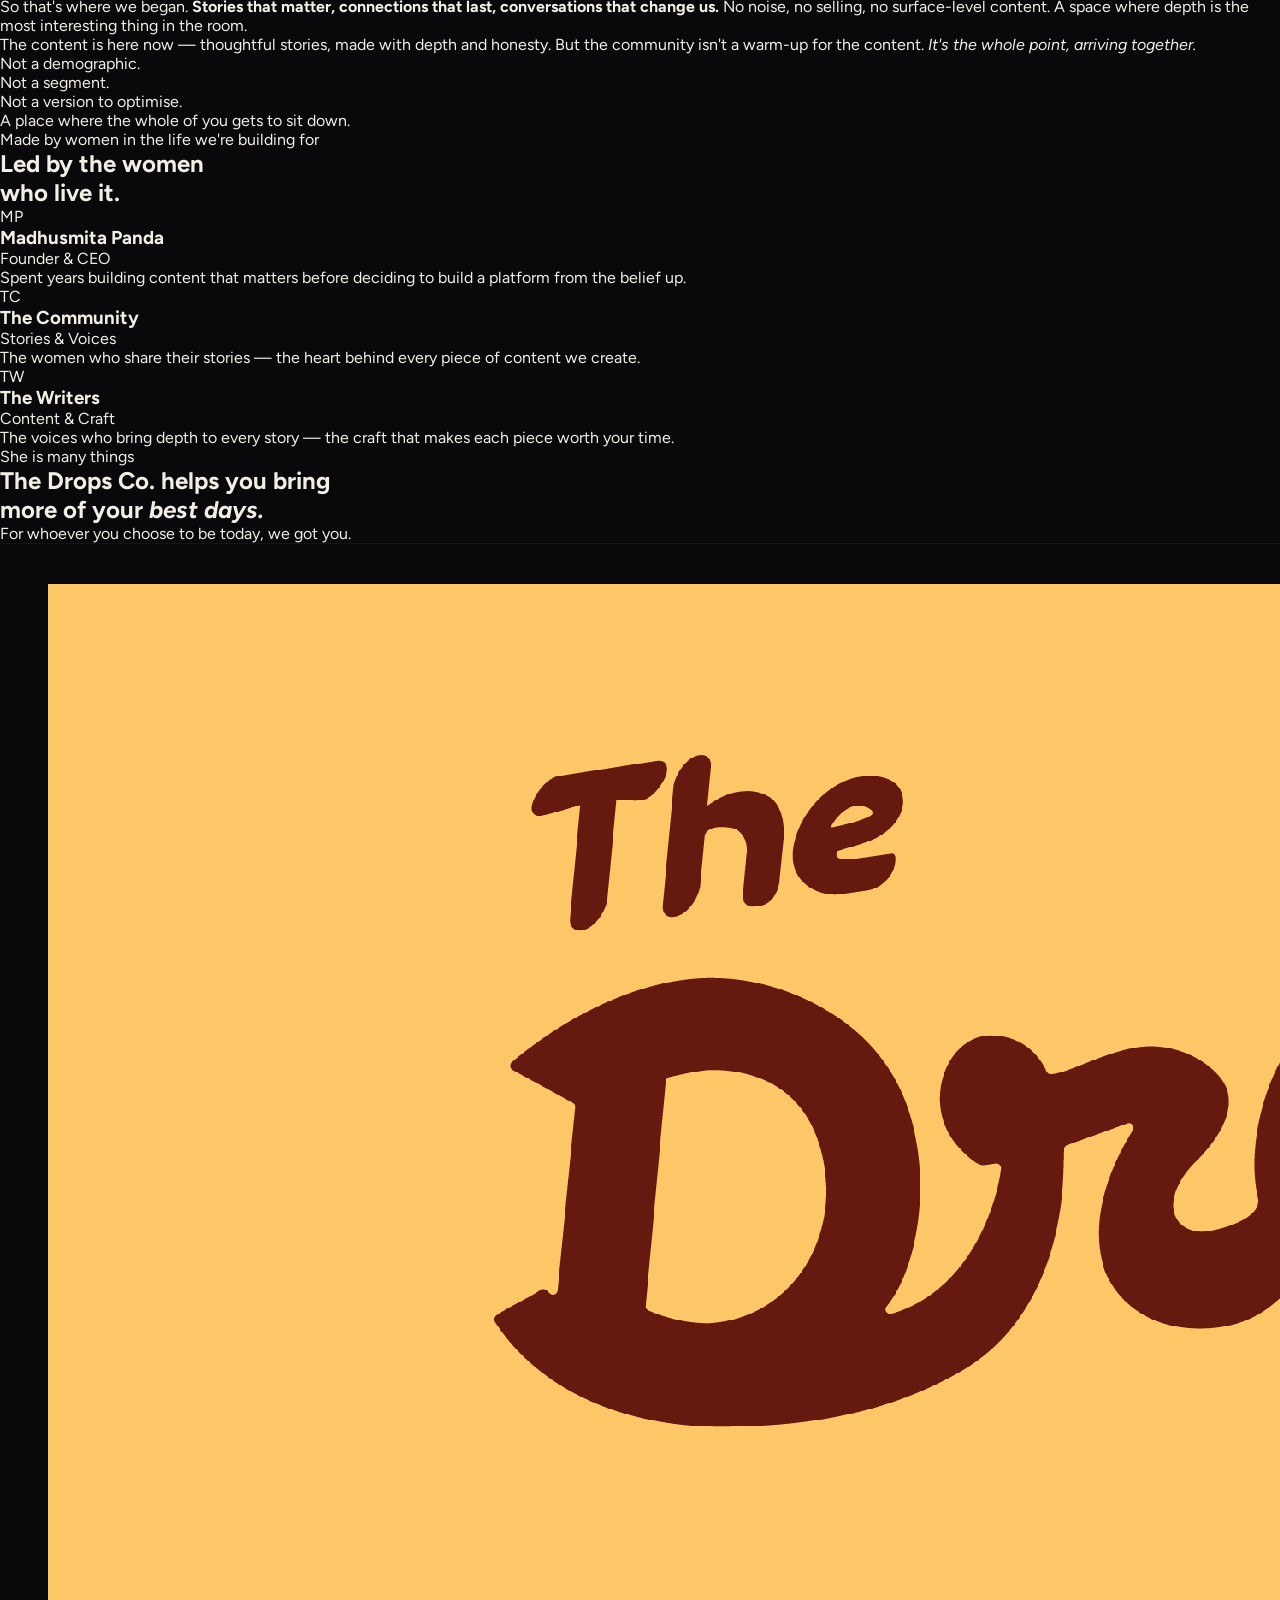
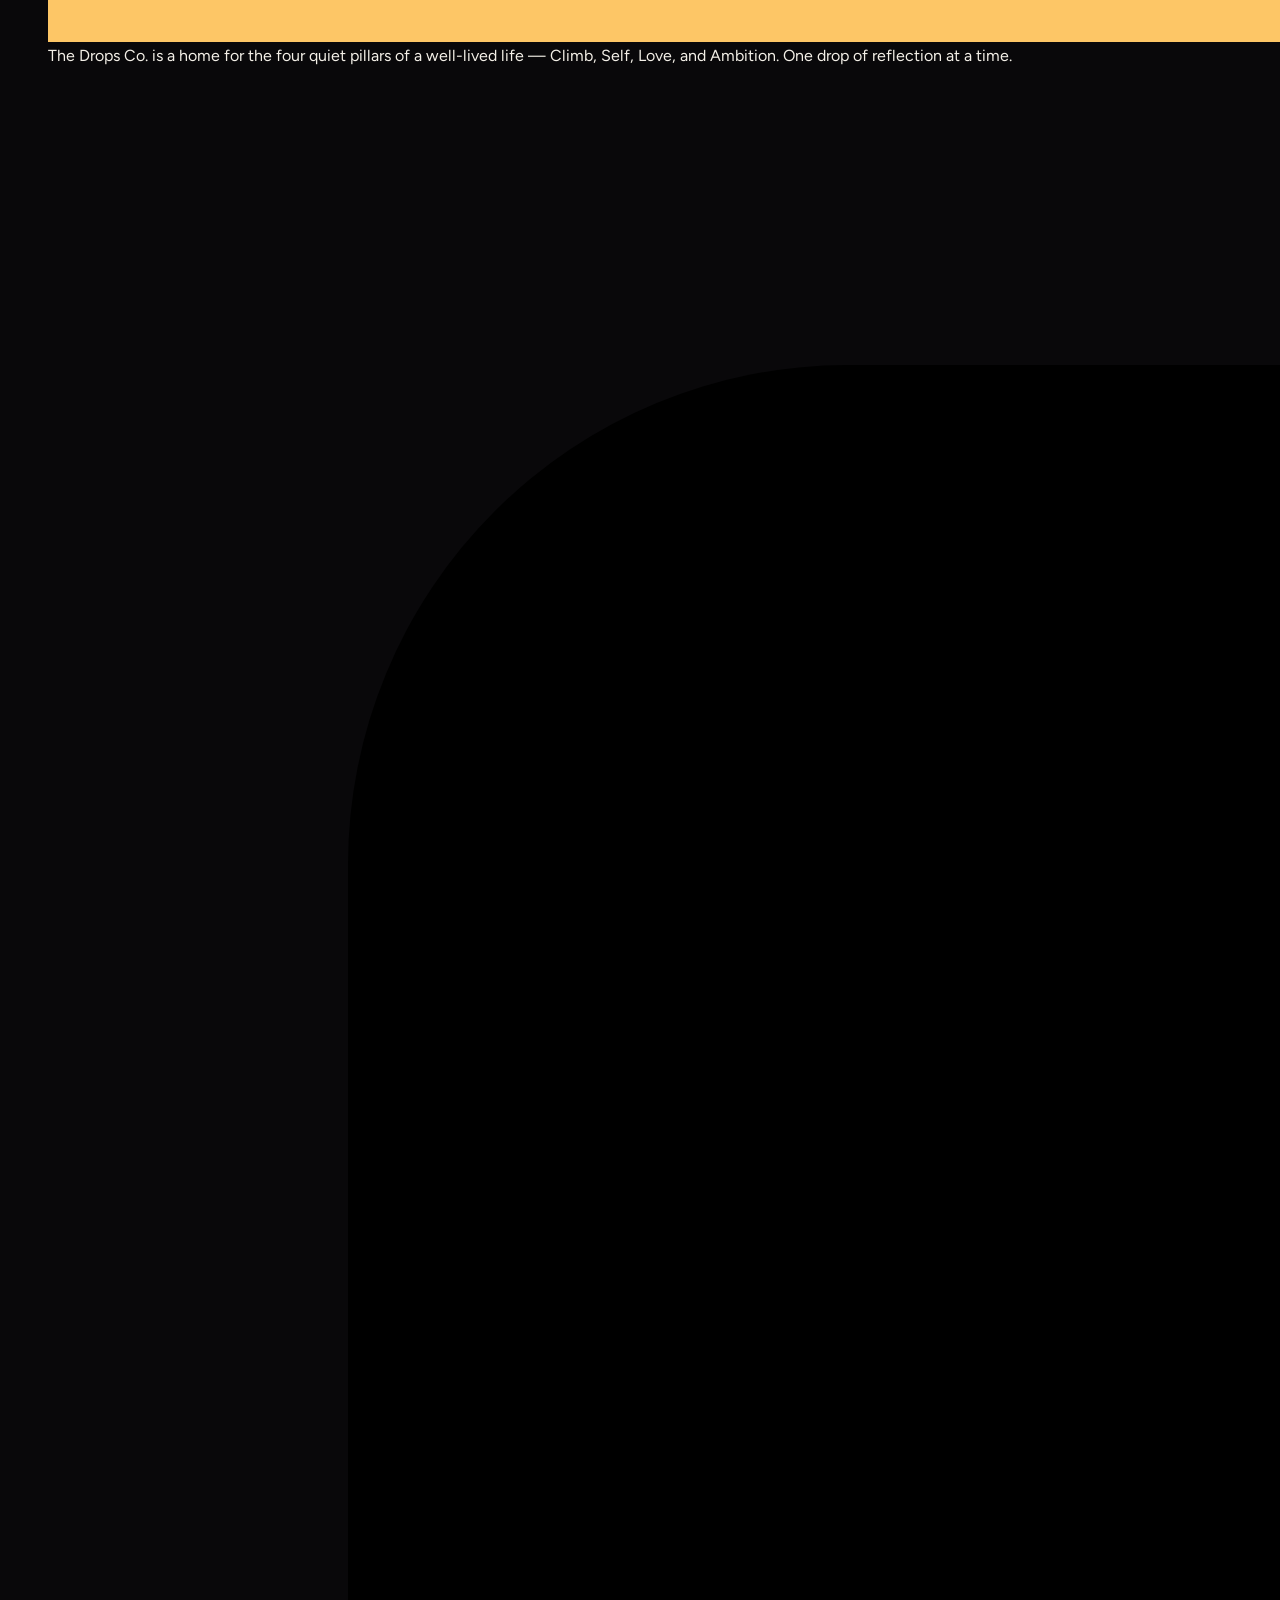
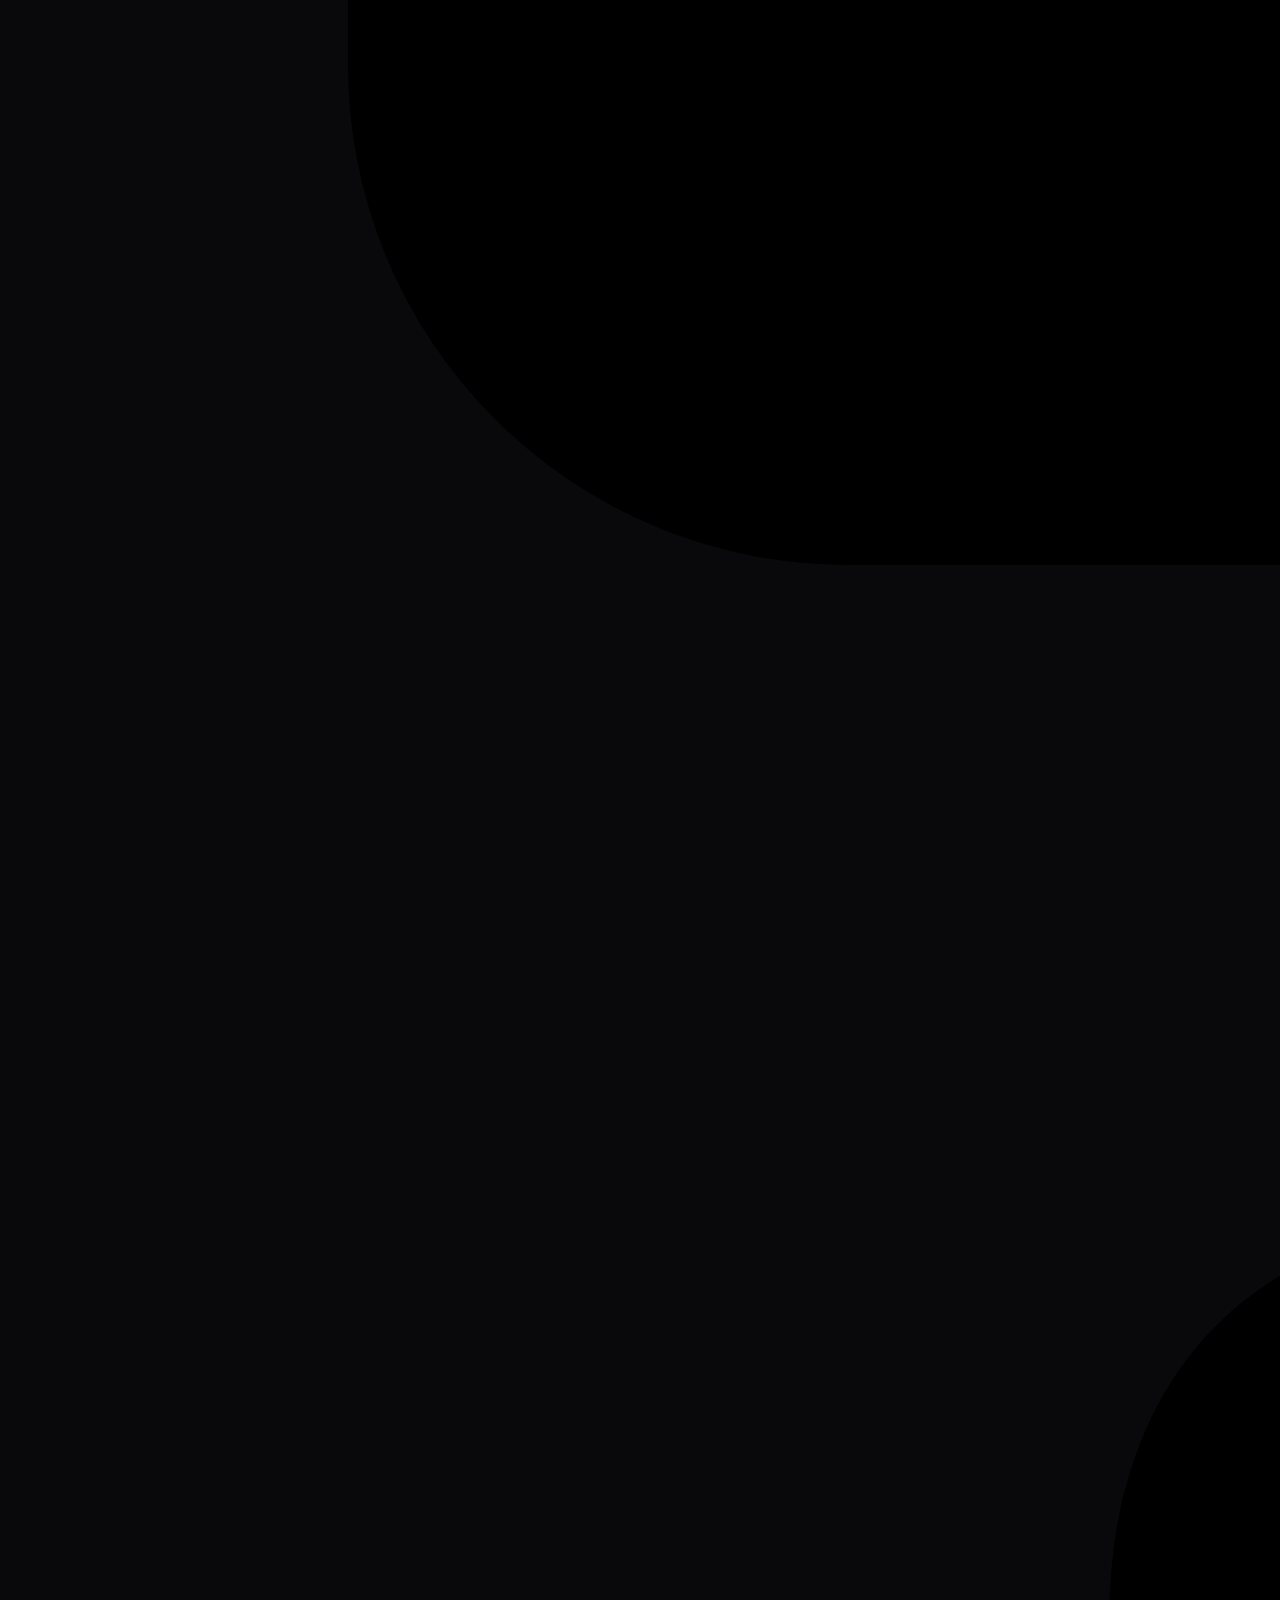
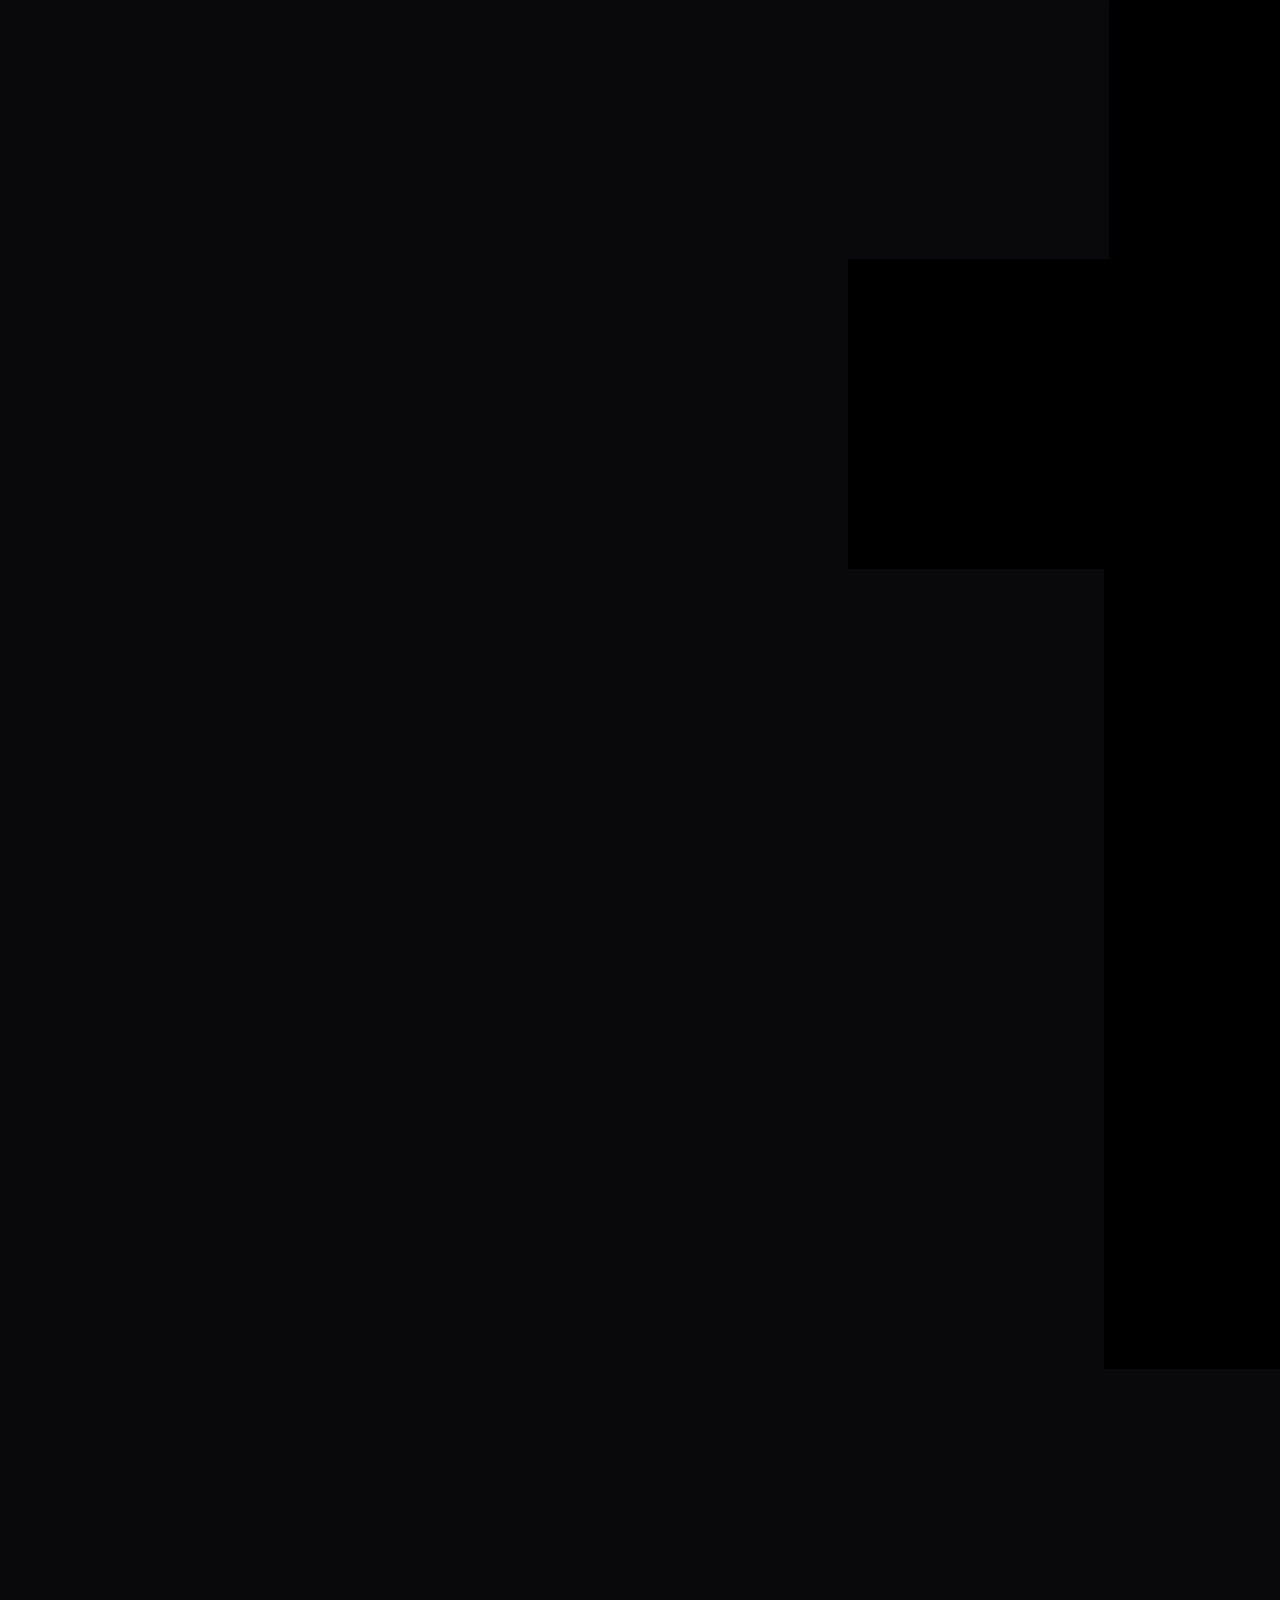
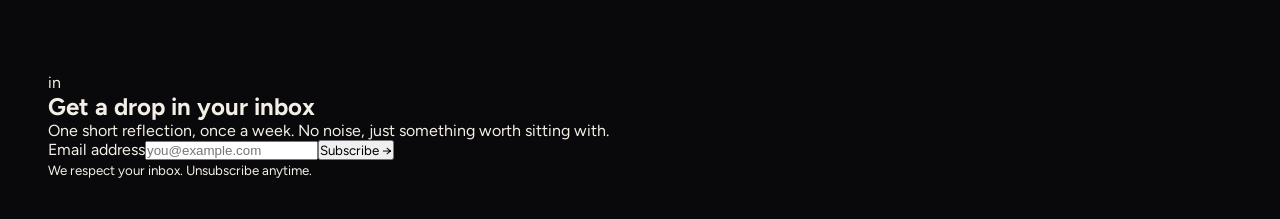
==== commit 055a98c1: "Update about.html" ====
--- a/about.html
+++ b/about.html
@@ -2,9 +2,19 @@
 <html lang="en">
 
 <head>
+        <!-- Google Tag Manager -->
+    <script>(function (w, d, s, l, i) {
+            w[l] = w[l] || []; w[l].push({
+                'gtm.start':
+                    new Date().getTime(), event: 'gtm.js'
+            }); var f = d.getElementsByTagName(s)[0],
+                j = d.createElement(s), dl = l != 'dataLayer' ? '&l=' + l : ''; j.async = true; j.src =
+                    'https://www.googletagmanager.com/gtm.js?id=' + i + dl; f.parentNode.insertBefore(j, f);
+        })(window, document, 'script', 'dataLayer', 'GTM-PZGMQ93J');</script>
+    <!-- End Google Tag Manager -->
     <meta charset="UTF-8">
     <meta name="viewport" content="width=device-width, initial-scale=1.0">
-    <title>About — The Drops Co.</title>
+    <title>About us | Meet the Experts behing The Drops Co.</title>
     <link rel="icon" href="assets/favicon.ico" sizes="any">
     <link rel="preconnect" href="https://fonts.googleapis.com">
     <link rel="preconnect" href="https://fonts.gstatic.com" crossorigin>
@@ -179,4 +189,4 @@
     <script src="script.js"></script>
 </body>
 
-</html>+</html>
